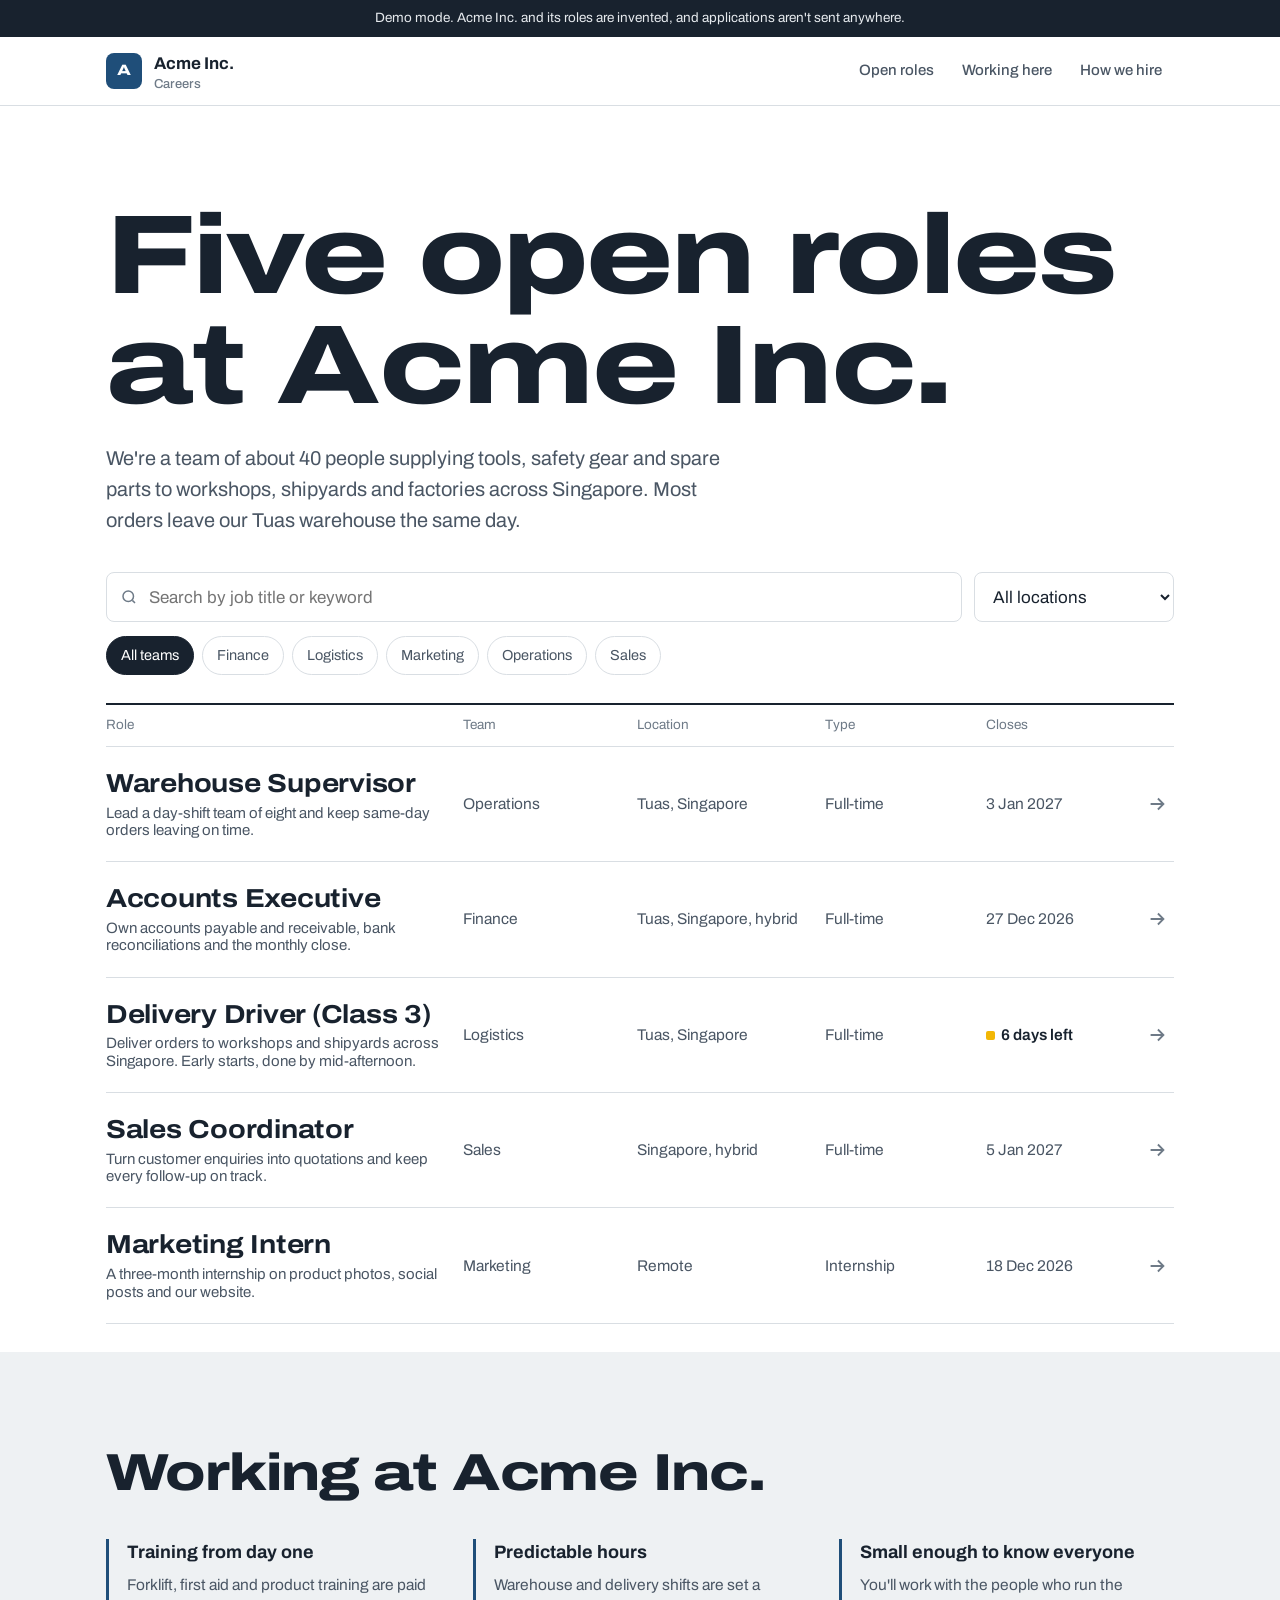
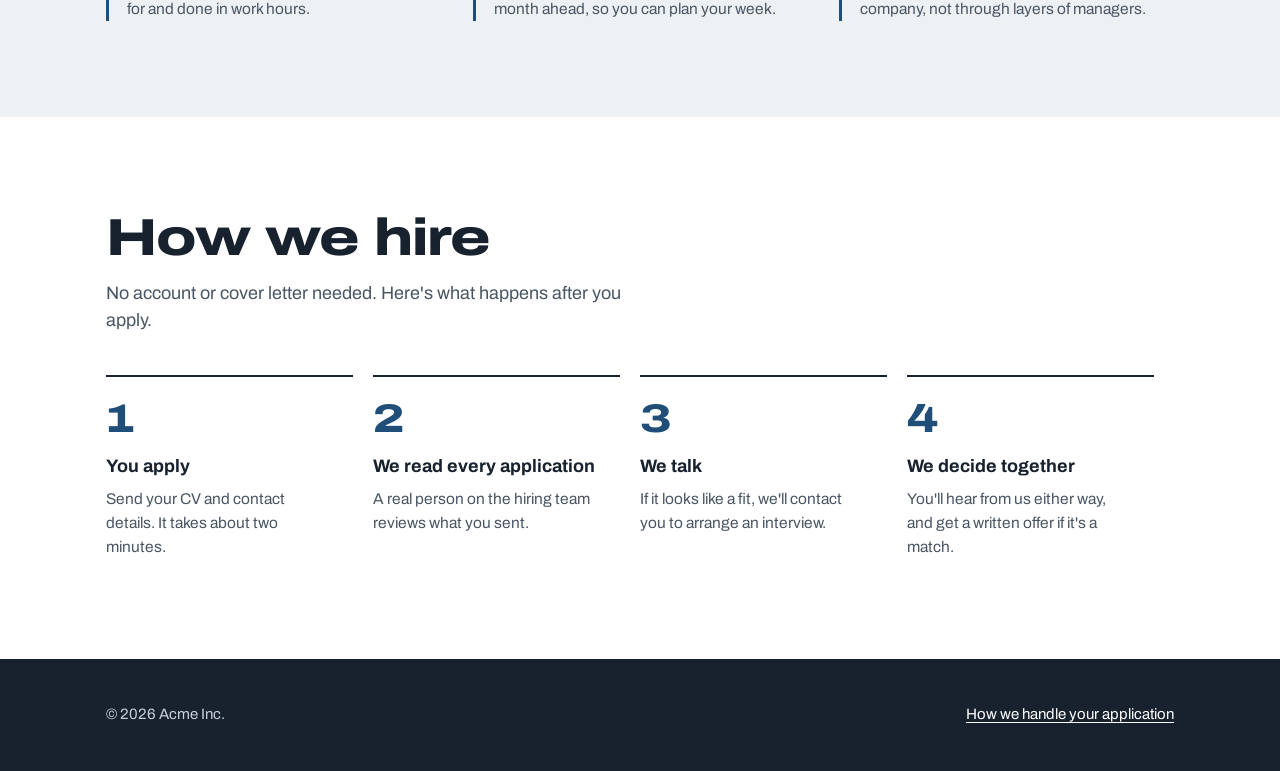
==== skills/careers-portal/portal/index.html @ 2c061f62 "Add finished reference portal to careers-portal skill A production-ready careers site (demo mode wit" ====
<!DOCTYPE html>
<html lang="en">
<head>
  <meta charset="utf-8">
  <meta name="viewport" content="width=device-width, initial-scale=1">
  <title>Careers at Acme Inc.</title>
  <meta name="description" content="Open roles and how to apply.">
  <link rel="preconnect" href="https://fonts.googleapis.com">
  <link rel="preconnect" href="https://fonts.gstatic.com" crossorigin>
  <link href="https://fonts.googleapis.com/css2?family=Archivo:wdth,wght@62..125,400..800&display=swap" rel="stylesheet">
  <link rel="stylesheet" href="styles.css">
</head>
<body>
  <a class="skip" href="#main">Skip to content</a>
  <div class="demo-strip" id="demoStrip" hidden>Demo mode. Acme Inc. and its roles are invented, and applications aren't sent anywhere.</div>

  <header class="site-header">
    <div class="wrap">
      <a class="brand" href="#" id="brandLink" aria-label="Careers home">
        <span class="brand-mark" id="brandMark" aria-hidden="true"></span>
        <span><span id="brandName"></span><small>Careers</small></span>
      </a>
      <nav class="nav" aria-label="Main">
        <a href="#roles" class="nav-primary">Open roles</a>
        <a href="#working-here">Working here</a>
        <a href="#how-we-hire">How we hire</a>
      </nav>
    </div>
  </header>

  <main id="main" tabindex="-1">
    <div class="wrap loading">Loading open roles…</div>
  </main>

  <footer class="site-footer">
    <div class="wrap">
      <p id="footerName"></p>
      <p><a href="#privacy">How we handle your application</a></p>
    </div>
  </footer>

  <div aria-live="polite" class="sr-only" id="announce"></div>

  <script src="config.js"></script>
  <script src="demo-data.js"></script>
  <script src="app.js"></script>
</body>
</html>
---- skills/careers-portal/portal/styles.css ----
/* Careers portal. Brand colours are set from settings in app.js. */
:root {
  --brand: #1F4E79;
  --brand-ink: #ffffff;          /* text on brand, computed for contrast */
  --brand-deep: color-mix(in srgb, var(--brand) 78%, #000);
  --brand-tint: color-mix(in srgb, var(--brand) 9%, #fff);
  --ink: #18222E;
  --ink-2: #4A5664;
  --ink-3: #6E7A87;
  --paper: #FFFFFF;
  --surface: #EEF1F3;
  --line: #D9DEE3;
  --signal: #F2B705;
  --danger: #B3261E;
  --ok: #1D7A46;

  --wide: "Archivo", system-ui, sans-serif;
  --body: "Archivo", system-ui, sans-serif;
  --measure: 68ch;
  --gutter: clamp(20px, 5vw, 56px);
  --max: 1180px;
}

* { box-sizing: border-box; }
html { -webkit-text-size-adjust: 100%; }
body {
  margin: 0;
  min-height: 100vh; display: flex; flex-direction: column;
  font-family: var(--body);
  font-size: 17px;
  line-height: 1.55;
  color: var(--ink);
  background: var(--paper);
  font-variation-settings: "wdth" 100;
}
img, svg { display: block; max-width: 100%; }
a { color: var(--brand); text-underline-offset: 3px; }
a:hover { color: var(--brand-deep); }
button, input, select, textarea { font: inherit; color: inherit; }
:focus-visible { outline: 3px solid var(--brand); outline-offset: 2px; border-radius: 4px; }
.sr-only { position: absolute; width: 1px; height: 1px; overflow: hidden; clip: rect(0 0 0 0); white-space: nowrap; }
.skip { position: absolute; left: 12px; top: -60px; background: var(--ink); color: #fff; padding: 10px 14px; border-radius: 6px; z-index: 50; }
.skip:focus { top: 12px; }

main { flex: 1; }
main:focus, [tabindex="-1"]:focus { outline: none; }
.wrap { max-width: var(--max); margin: 0 auto; padding: 0 var(--gutter); }

/* Wide display type */
.display {
  font-family: var(--wide);
  font-variation-settings: "wdth" 125;
  font-weight: 800;
  letter-spacing: -0.02em;
  line-height: 0.98;
  margin: 0;
}

/* Demo strip */
.demo-strip {
  background: var(--ink);
  color: #E6EAEE;
  font-size: 13.5px;
  padding: 8px var(--gutter);
  text-align: center;
}
.demo-strip a { color: #fff; }

/* Header */
.site-header { border-bottom: 1px solid var(--line); background: var(--paper); position: sticky; top: 0; z-index: 20; }
.site-header .wrap { display: flex; align-items: center; justify-content: space-between; gap: 16px; min-height: 68px; }
.brand { display: flex; align-items: center; gap: 12px; text-decoration: none; color: var(--ink); font-weight: 700; }
.brand-mark { width: 36px; height: 36px; border-radius: 8px; background: var(--brand); color: var(--brand-ink); display: grid; place-items: center; font-family: var(--wide); font-variation-settings: "wdth" 125; font-weight: 800; font-size: 15px; overflow: hidden; }
.brand-mark img { width: 100%; height: 100%; object-fit: contain; background: #fff; }
.brand small { display: block; font-weight: 500; color: var(--ink-3); font-size: 13px; line-height: 1.1; }
.nav { display: flex; gap: 4px; }
.nav a { text-decoration: none; color: var(--ink-2); padding: 8px 12px; border-radius: 6px; font-size: 15px; font-weight: 500; }
.nav a:hover { background: var(--surface); color: var(--ink); }
@media (max-width: 720px) { .nav a:not(.nav-primary) { display: none; } }

/* Buttons */
.btn {
  display: inline-flex; align-items: center; justify-content: center; gap: 8px;
  border: 0; border-radius: 8px; cursor: pointer;
  padding: 13px 20px; font-weight: 650; font-size: 16px; text-decoration: none;
  background: var(--brand); color: var(--brand-ink);
}
.btn:hover { background: var(--brand-deep); color: var(--brand-ink); }
.btn[disabled] { opacity: .55; cursor: progress; }
.btn-quiet { background: transparent; color: var(--ink); border: 1px solid var(--line); }
.btn-quiet:hover { background: var(--surface); color: var(--ink); }
.btn-block { width: 100%; }

/* Hero: the open roles are the hero */
.hero { padding: clamp(44px, 8vw, 96px) 0 28px; }
.hero h1 { font-size: clamp(44px, 9vw, 112px); max-width: 14ch; }
.hero p.about { max-width: 56ch; color: var(--ink-2); font-size: clamp(17px, 1.6vw, 20px); margin: 22px 0 0; }

/* Search and filters */
.finder { display: grid; grid-template-columns: 1fr auto; gap: 12px; margin-top: 36px; }
.search { position: relative; }
.search svg { position: absolute; left: 14px; top: 50%; transform: translateY(-50%); color: var(--ink-3); }
.search input, .finder select {
  width: 100%; height: 50px; border: 1px solid var(--line); border-radius: 8px; background: #fff; padding: 0 14px;
}
.search input { padding-left: 42px; }
.finder select { min-width: 200px; }
@media (max-width: 640px) { .finder { grid-template-columns: 1fr; } .finder select { min-width: 0; } }
.chips { display: flex; flex-wrap: wrap; gap: 8px; margin-top: 14px; }
.chip {
  border: 1px solid var(--line); background: #fff; border-radius: 999px; padding: 7px 14px; font-size: 14.5px; cursor: pointer; color: var(--ink-2);
}
.chip[aria-pressed="true"] { background: var(--ink); border-color: var(--ink); color: #fff; }

/* Roles list */
#roles { margin-top: 28px; }
.roles { margin: 0; padding: 0; list-style: none; border-top: 2px solid var(--ink); }
.roles-head, .role a {
  display: grid; grid-template-columns: minmax(0, 2.4fr) 1.1fr 1.2fr 1fr 1fr 28px; gap: 20px; align-items: center;
}
@media (min-width: 861px) { .roles { border-top: 0; } .roles-head { border-top: 2px solid var(--ink); } }
.roles-head { font-size: 13.5px; color: var(--ink-3); padding: 10px 0; border-bottom: 1px solid var(--line); }
.role { border-bottom: 1px solid var(--line); }
.role a { padding: 22px 0; text-decoration: none; color: var(--ink); }
.role a:hover .role-title { color: var(--brand); }
.role a:hover .role-go { transform: translateX(4px); color: var(--brand); }
.role-title { font-family: var(--wide); font-variation-settings: "wdth" 112; font-weight: 700; font-size: clamp(20px, 2.2vw, 26px); line-height: 1.15; letter-spacing: -0.01em; }
.role-summary { display: block; font-family: var(--body); font-variation-settings: "wdth" 100; font-weight: 400; font-size: 15px; color: var(--ink-2); margin-top: 6px; letter-spacing: 0; }
.role-cell { font-size: 15.5px; color: var(--ink-2); }
.role-cell .lbl { display: none; }
.role-go { color: var(--ink-3); transition: transform .15s ease; }
.closing-soon { display: inline-flex; align-items: center; gap: 6px; font-weight: 600; color: var(--ink); }
.closing-soon::before { content: ""; width: 9px; height: 9px; border-radius: 2px; background: var(--signal); }
@media (max-width: 860px) {
  .roles-head { display: none; }
  .role a { grid-template-columns: 1fr 24px; gap: 6px 12px; }
  .role-title { grid-column: 1; }
  .role-go { grid-column: 2; grid-row: 1; }
  .role-cell { grid-column: 1; display: flex; gap: 6px; font-size: 15px; }
  .role-cell .lbl { display: inline; color: var(--ink-3); min-width: 88px; }
}
.empty { padding: 48px 0; border-bottom: 1px solid var(--line); }
.empty h2 { font-size: 22px; margin: 0 0 6px; }
.empty p { margin: 0; color: var(--ink-2); }

/* Sections */
.section { padding: clamp(56px, 8vw, 96px) 0; }
.section-alt { background: var(--surface); }
.section h2.display { font-size: clamp(30px, 4.4vw, 52px); max-width: 18ch; }
.section .intro { color: var(--ink-2); max-width: 56ch; margin: 16px 0 0; font-size: 18px; }

.steps { list-style: none; padding: 0; margin: 40px 0 0; display: grid; grid-template-columns: repeat(4, 1fr); gap: 0; counter-reset: step; }
.steps li { counter-increment: step; padding: 22px 24px 4px 0; border-top: 2px solid var(--ink); margin-right: 20px; }
.steps li::before { content: counter(step); font-family: var(--wide); font-variation-settings: "wdth" 125; font-weight: 800; font-size: 40px; line-height: 1; display: block; color: var(--brand); margin-bottom: 14px; }
.steps h3 { margin: 0 0 6px; font-size: 18px; }
.steps p { margin: 0; color: var(--ink-2); font-size: 15.5px; }
@media (max-width: 860px) { .steps { grid-template-columns: 1fr 1fr; row-gap: 28px; } }
@media (max-width: 520px) { .steps { grid-template-columns: 1fr; } }

.facts { display: grid; grid-template-columns: repeat(3, 1fr); gap: 32px; margin-top: 40px; }
.facts div { border-left: 3px solid var(--brand); padding-left: 18px; }
.facts h3 { margin: 0 0 6px; font-size: 18px; }
.facts p { margin: 0; color: var(--ink-2); font-size: 15.5px; }
@media (max-width: 860px) { .facts { grid-template-columns: 1fr; gap: 22px; } }

/* Footer */
.site-footer { background: var(--ink); color: #C9D1D9; padding: 44px 0; font-size: 15px; }
.site-footer .wrap { display: flex; flex-wrap: wrap; justify-content: space-between; gap: 18px; }
.site-footer a { color: #fff; }
.site-footer p { margin: 0; }

/* Job page */
.crumb { padding: 26px 0 0; font-size: 15px; }
.crumb a { text-decoration: none; display: inline-flex; gap: 6px; align-items: center; }
.job { display: grid; grid-template-columns: minmax(0, 1fr) 360px; gap: clamp(32px, 5vw, 72px); padding: 22px 0 88px; align-items: start; }
.job-head h1 { font-size: clamp(36px, 6vw, 72px); }
.job-dept { color: var(--ink-3); font-weight: 600; margin: 0 0 14px; font-size: 16px; }
.job-summary { font-size: clamp(18px, 1.8vw, 21px); color: var(--ink-2); max-width: 52ch; margin: 22px 0 0; }
.prose { max-width: var(--measure); margin-top: 40px; }
.prose h2 { font-size: 21px; margin: 34px 0 10px; font-weight: 700; }
.prose p { margin: 0 0 14px; }
.prose ul { margin: 0 0 14px; padding-left: 22px; }
.prose li { margin: 6px 0; }
.panel { position: sticky; top: 92px; border: 1px solid var(--line); border-radius: 12px; padding: 24px; background: #fff; }
.panel dl { margin: 0 0 22px; display: grid; grid-template-columns: auto 1fr; gap: 10px 16px; font-size: 15.5px; }
.panel dt { color: var(--ink-3); }
.panel dd { margin: 0; font-weight: 600; }
.panel .small { font-size: 14px; color: var(--ink-3); margin: 14px 0 0; }
.share { margin-top: 12px; }
@media (max-width: 920px) {
  .job { grid-template-columns: 1fr; }
  .panel { position: static; }
  .mobile-apply { position: sticky; bottom: 0; background: #fff; border-top: 1px solid var(--line); padding: 12px var(--gutter); z-index: 15; }
}
@media (min-width: 921px) { .mobile-apply { display: none; } }

/* Apply */
.apply { max-width: 720px; padding: 22px 0 96px; }
.apply h1 { font-size: clamp(32px, 5vw, 56px); }
.apply .for { color: var(--ink-2); margin: 14px 0 0; font-size: 18px; }
.form { margin-top: 36px; display: grid; gap: 20px; }
.row { display: grid; grid-template-columns: 1fr 1fr; gap: 20px; }
@media (max-width: 600px) { .row { grid-template-columns: 1fr; } }
.field label { display: block; font-weight: 600; font-size: 15.5px; margin-bottom: 6px; }
.field .hint { font-weight: 400; color: var(--ink-3); }
.field input, .field textarea {
  width: 100%; border: 1px solid #C3CAD2; border-radius: 8px; padding: 12px 14px; background: #fff;
}
.field textarea { min-height: 120px; resize: vertical; }
.field input:focus, .field textarea:focus { border-color: var(--brand); outline: 3px solid var(--brand-tint); outline-offset: 0; }
.field [aria-invalid="true"] { border-color: var(--danger); }
.err { color: var(--danger); font-size: 14.5px; margin-top: 6px; }
.err:empty { display: none; }
.form input, .form textarea, .form .drop { scroll-margin-top: 120px; }
.drop {
  border: 2px dashed #B8C1CA; border-radius: 12px; padding: 26px; text-align: center; background: var(--surface); cursor: pointer;
}
.drop.over { border-color: var(--brand); background: var(--brand-tint); }
.drop strong { display: block; font-size: 17px; }
.drop span { color: var(--ink-3); font-size: 14.5px; }
.drop input { position: absolute; opacity: 0; pointer-events: none; width: 1px; height: 1px; }
.file-chosen { display: flex; align-items: center; justify-content: space-between; gap: 12px; border: 1px solid var(--line); border-radius: 10px; padding: 14px 16px; background: #fff; }
.file-chosen .name { font-weight: 600; word-break: break-all; }
.file-chosen .size { color: var(--ink-3); font-size: 14px; }
.consent { display: grid; grid-template-columns: 22px 1fr; gap: 12px; align-items: start; font-size: 15.5px; color: var(--ink-2); }
.consent input { width: 20px; height: 20px; margin-top: 2px; accent-color: var(--brand); }
.hp { position: absolute; left: -10000px; }
.form-error { background: #FCEDEC; color: #7A1B15; border-radius: 8px; padding: 12px 14px; font-size: 15px; }

/* Done */
.done { max-width: 640px; padding: 64px 0 110px; }
.done .tick { width: 64px; height: 64px; border-radius: 50%; background: var(--ok); display: grid; place-items: center; color: #fff; margin-bottom: 26px; }
.done h1 { font-size: clamp(34px, 5vw, 60px); }
.done p { color: var(--ink-2); font-size: 18px; }
.done ol { padding-left: 22px; color: var(--ink-2); }
.done li { margin: 8px 0; }
@media (prefers-reduced-motion: no-preference) {
  .done .tick { animation: pop .45s cubic-bezier(.2, 1.4, .4, 1) both; }
  @keyframes pop { from { transform: scale(.4); opacity: 0; } to { transform: scale(1); opacity: 1; } }
}

/* Privacy */
.privacy { padding: 26px 0 96px; }
.privacy h1 { font-size: clamp(34px, 5vw, 60px); margin-bottom: 26px; }

.loading { padding: 80px 0; color: var(--ink-3); }
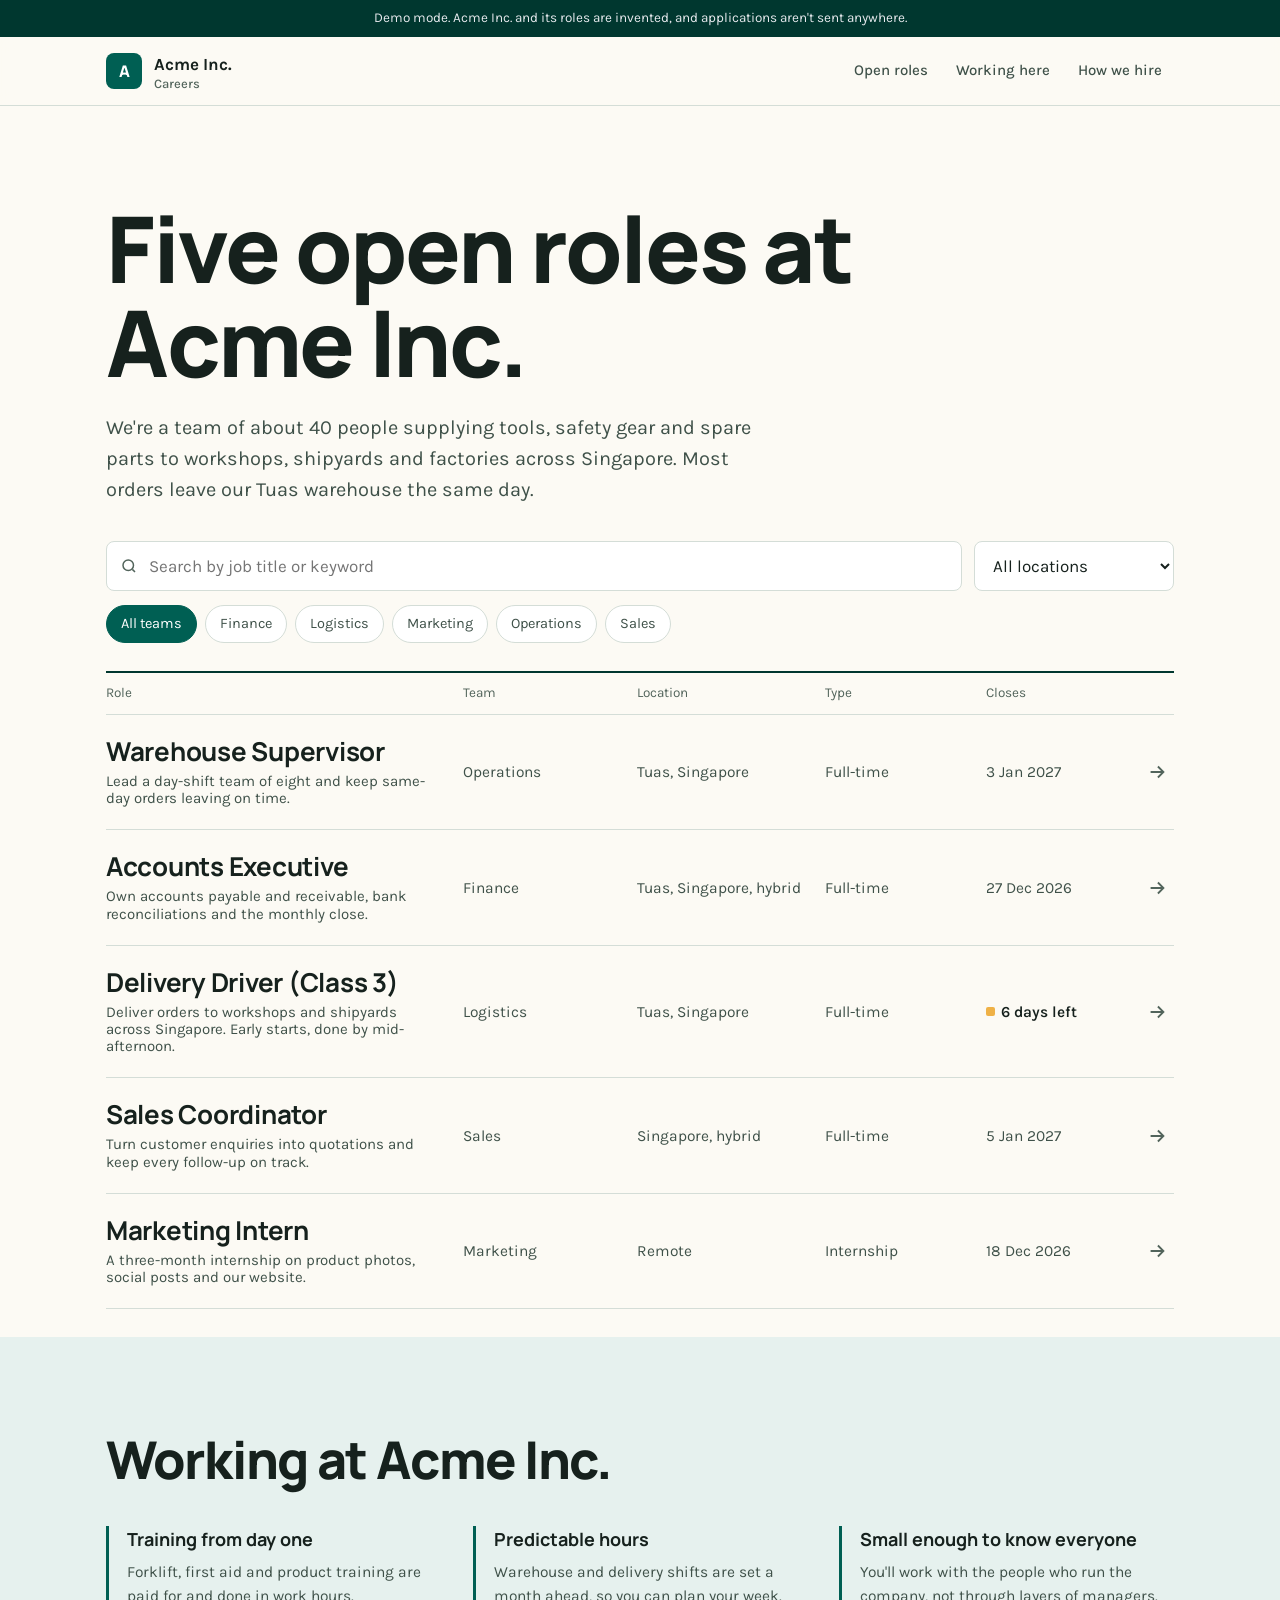
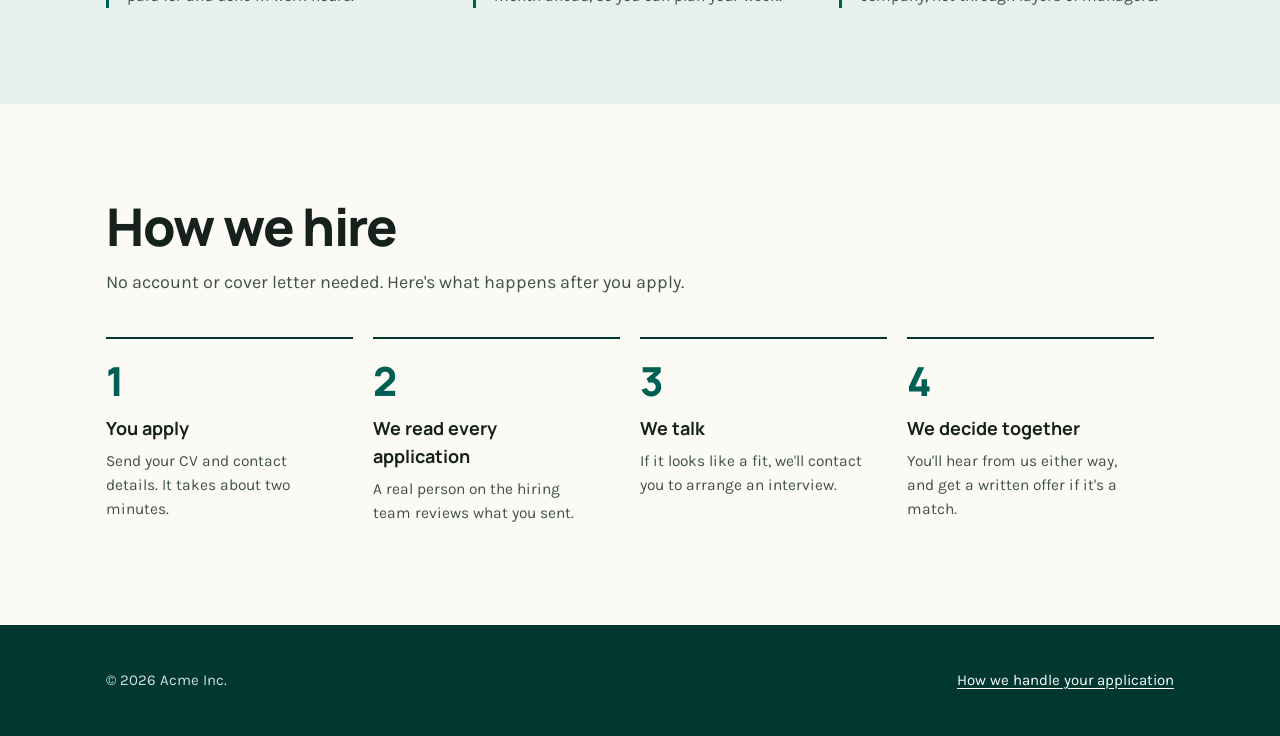
==== commit 69a30f17: "Restyle careers portal with Manrope, Karla and the teal palette Headings in Manrope, body text in Ka" ====
--- a/skills/careers-portal/portal/index.html
+++ b/skills/careers-portal/portal/index.html
@@ -7,7 +7,7 @@
   <meta name="description" content="Open roles and how to apply.">
   <link rel="preconnect" href="https://fonts.googleapis.com">
   <link rel="preconnect" href="https://fonts.gstatic.com" crossorigin>
-  <link href="https://fonts.googleapis.com/css2?family=Archivo:wdth,wght@62..125,400..800&display=swap" rel="stylesheet">
+  <link href="https://fonts.googleapis.com/css2?family=Karla:ital,wght@0,400..700;1,400&family=Manrope:wght@500..800&display=swap" rel="stylesheet">
   <link rel="stylesheet" href="styles.css">
 </head>
 <body>
--- a/skills/careers-portal/portal/styles.css
+++ b/skills/careers-portal/portal/styles.css
@@ -1,21 +1,23 @@
 /* Careers portal. Brand colours are set from settings in app.js. */
 :root {
-  --brand: #1F4E79;
+  --brand: #005F53;
   --brand-ink: #ffffff;          /* text on brand, computed for contrast */
-  --brand-deep: color-mix(in srgb, var(--brand) 78%, #000);
+  --brand-deep: color-mix(in srgb, var(--brand) 78%, #000);   /* #004A41 for the default teal */
   --brand-tint: color-mix(in srgb, var(--brand) 9%, #fff);
-  --ink: #18222E;
-  --ink-2: #4A5664;
-  --ink-3: #6E7A87;
-  --paper: #FFFFFF;
-  --surface: #EEF1F3;
-  --line: #D9DEE3;
-  --signal: #F2B705;
-  --danger: #B3261E;
+  --ink: #16211D;
+  --ink-2: #3F5149;
+  --ink-3: #52645B;
+  --paper: #FCFAF4;
+  --surface: #E6F1EE;   /* mint */
+  --sand: #F5EDDC;
+  --deep: #00372F;     /* deep green */
+  --line: #D4DDD7;
+  --signal: #EFB146;   /* amber accent */
+  --danger: #B42322;
   --ok: #1D7A46;
 
-  --wide: "Archivo", system-ui, sans-serif;
-  --body: "Archivo", system-ui, sans-serif;
+  --display: "Manrope", ui-sans-serif, system-ui, sans-serif;
+  --body: "Karla", ui-sans-serif, system-ui, sans-serif;
   --measure: 68ch;
   --gutter: clamp(20px, 5vw, 56px);
   --max: 1180px;
@@ -31,9 +33,9 @@
   line-height: 1.55;
   color: var(--ink);
   background: var(--paper);
-  font-variation-settings: "wdth" 100;
 }
 img, svg { display: block; max-width: 100%; }
+h1, h2, h3 { font-family: var(--display); }
 a { color: var(--brand); text-underline-offset: 3px; }
 a:hover { color: var(--brand-deep); }
 button, input, select, textarea { font: inherit; color: inherit; }
@@ -46,19 +48,18 @@
 main:focus, [tabindex="-1"]:focus { outline: none; }
 .wrap { max-width: var(--max); margin: 0 auto; padding: 0 var(--gutter); }
 
-/* Wide display type */
+/* Display type (Manrope) */
 .display {
-  font-family: var(--wide);
-  font-variation-settings: "wdth" 125;
+  font-family: var(--display);
   font-weight: 800;
-  letter-spacing: -0.02em;
-  line-height: 0.98;
+  letter-spacing: -0.025em;
+  line-height: 1.02;
   margin: 0;
 }
 
 /* Demo strip */
 .demo-strip {
-  background: var(--ink);
+  background: var(--deep);
   color: #E6EAEE;
   font-size: 13.5px;
   padding: 8px var(--gutter);
@@ -67,10 +68,10 @@
 .demo-strip a { color: #fff; }
 
 /* Header */
-.site-header { border-bottom: 1px solid var(--line); background: var(--paper); position: sticky; top: 0; z-index: 20; }
+.site-header { border-bottom: 1px solid var(--line); background: color-mix(in srgb, var(--paper) 92%, transparent); backdrop-filter: blur(8px); position: sticky; top: 0; z-index: 20; }
 .site-header .wrap { display: flex; align-items: center; justify-content: space-between; gap: 16px; min-height: 68px; }
 .brand { display: flex; align-items: center; gap: 12px; text-decoration: none; color: var(--ink); font-weight: 700; }
-.brand-mark { width: 36px; height: 36px; border-radius: 8px; background: var(--brand); color: var(--brand-ink); display: grid; place-items: center; font-family: var(--wide); font-variation-settings: "wdth" 125; font-weight: 800; font-size: 15px; overflow: hidden; }
+.brand-mark { width: 36px; height: 36px; border-radius: 8px; background: var(--brand); color: var(--brand-ink); display: grid; place-items: center; font-family: var(--display); font-weight: 800; font-size: 16px; overflow: hidden; }
 .brand-mark img { width: 100%; height: 100%; object-fit: contain; background: #fff; }
 .brand small { display: block; font-weight: 500; color: var(--ink-3); font-size: 13px; line-height: 1.1; }
 .nav { display: flex; gap: 4px; }
@@ -93,7 +94,7 @@
 
 /* Hero: the open roles are the hero */
 .hero { padding: clamp(44px, 8vw, 96px) 0 28px; }
-.hero h1 { font-size: clamp(44px, 9vw, 112px); max-width: 14ch; }
+.hero h1 { font-size: clamp(40px, 7.4vw, 92px); max-width: 15ch; }
 .hero p.about { max-width: 56ch; color: var(--ink-2); font-size: clamp(17px, 1.6vw, 20px); margin: 22px 0 0; }
 
 /* Search and filters */
@@ -110,22 +111,22 @@
 .chip {
   border: 1px solid var(--line); background: #fff; border-radius: 999px; padding: 7px 14px; font-size: 14.5px; cursor: pointer; color: var(--ink-2);
 }
-.chip[aria-pressed="true"] { background: var(--ink); border-color: var(--ink); color: #fff; }
+.chip[aria-pressed="true"] { background: var(--brand); border-color: var(--brand); color: var(--brand-ink); }
 
 /* Roles list */
 #roles { margin-top: 28px; }
-.roles { margin: 0; padding: 0; list-style: none; border-top: 2px solid var(--ink); }
+.roles { margin: 0; padding: 0; list-style: none; border-top: 2px solid var(--deep); }
 .roles-head, .role a {
   display: grid; grid-template-columns: minmax(0, 2.4fr) 1.1fr 1.2fr 1fr 1fr 28px; gap: 20px; align-items: center;
 }
-@media (min-width: 861px) { .roles { border-top: 0; } .roles-head { border-top: 2px solid var(--ink); } }
+@media (min-width: 861px) { .roles { border-top: 0; } .roles-head { border-top: 2px solid var(--deep); } }
 .roles-head { font-size: 13.5px; color: var(--ink-3); padding: 10px 0; border-bottom: 1px solid var(--line); }
 .role { border-bottom: 1px solid var(--line); }
 .role a { padding: 22px 0; text-decoration: none; color: var(--ink); }
 .role a:hover .role-title { color: var(--brand); }
 .role a:hover .role-go { transform: translateX(4px); color: var(--brand); }
-.role-title { font-family: var(--wide); font-variation-settings: "wdth" 112; font-weight: 700; font-size: clamp(20px, 2.2vw, 26px); line-height: 1.15; letter-spacing: -0.01em; }
-.role-summary { display: block; font-family: var(--body); font-variation-settings: "wdth" 100; font-weight: 400; font-size: 15px; color: var(--ink-2); margin-top: 6px; letter-spacing: 0; }
+.role-title { font-family: var(--display); font-weight: 700; font-size: clamp(20px, 2.2vw, 26px); line-height: 1.15; letter-spacing: -0.01em; }
+.role-summary { display: block; font-family: var(--body); font-weight: 400; font-size: 15px; color: var(--ink-2); margin-top: 6px; letter-spacing: 0; }
 .role-cell { font-size: 15.5px; color: var(--ink-2); }
 .role-cell .lbl { display: none; }
 .role-go { color: var(--ink-3); transition: transform .15s ease; }
@@ -150,8 +151,8 @@
 .section .intro { color: var(--ink-2); max-width: 56ch; margin: 16px 0 0; font-size: 18px; }
 
 .steps { list-style: none; padding: 0; margin: 40px 0 0; display: grid; grid-template-columns: repeat(4, 1fr); gap: 0; counter-reset: step; }
-.steps li { counter-increment: step; padding: 22px 24px 4px 0; border-top: 2px solid var(--ink); margin-right: 20px; }
-.steps li::before { content: counter(step); font-family: var(--wide); font-variation-settings: "wdth" 125; font-weight: 800; font-size: 40px; line-height: 1; display: block; color: var(--brand); margin-bottom: 14px; }
+.steps li { counter-increment: step; padding: 22px 24px 4px 0; border-top: 2px solid var(--deep); margin-right: 20px; }
+.steps li::before { content: counter(step); font-family: var(--display); font-weight: 800; font-size: 40px; line-height: 1; display: block; color: var(--brand); margin-bottom: 14px; }
 .steps h3 { margin: 0 0 6px; font-size: 18px; }
 .steps p { margin: 0; color: var(--ink-2); font-size: 15.5px; }
 @media (max-width: 860px) { .steps { grid-template-columns: 1fr 1fr; row-gap: 28px; } }
@@ -164,7 +165,7 @@
 @media (max-width: 860px) { .facts { grid-template-columns: 1fr; gap: 22px; } }
 
 /* Footer */
-.site-footer { background: var(--ink); color: #C9D1D9; padding: 44px 0; font-size: 15px; }
+.site-footer { background: var(--deep); color: #CFE3DD; padding: 44px 0; font-size: 15px; }
 .site-footer .wrap { display: flex; flex-wrap: wrap; justify-content: space-between; gap: 18px; }
 .site-footer a { color: #fff; }
 .site-footer p { margin: 0; }
@@ -173,7 +174,7 @@
 .crumb { padding: 26px 0 0; font-size: 15px; }
 .crumb a { text-decoration: none; display: inline-flex; gap: 6px; align-items: center; }
 .job { display: grid; grid-template-columns: minmax(0, 1fr) 360px; gap: clamp(32px, 5vw, 72px); padding: 22px 0 88px; align-items: start; }
-.job-head h1 { font-size: clamp(36px, 6vw, 72px); }
+.job-head h1 { font-size: clamp(34px, 5.2vw, 64px); }
 .job-dept { color: var(--ink-3); font-weight: 600; margin: 0 0 14px; font-size: 16px; }
 .job-summary { font-size: clamp(18px, 1.8vw, 21px); color: var(--ink-2); max-width: 52ch; margin: 22px 0 0; }
 .prose { max-width: var(--measure); margin-top: 40px; }
@@ -182,6 +183,7 @@
 .prose ul { margin: 0 0 14px; padding-left: 22px; }
 .prose li { margin: 6px 0; }
 .panel { position: sticky; top: 92px; border: 1px solid var(--line); border-radius: 12px; padding: 24px; background: #fff; }
+.section-sand { background: var(--sand); }
 .panel dl { margin: 0 0 22px; display: grid; grid-template-columns: auto 1fr; gap: 10px 16px; font-size: 15.5px; }
 .panel dt { color: var(--ink-3); }
 .panel dd { margin: 0; font-weight: 600; }
@@ -204,7 +206,7 @@
 .field label { display: block; font-weight: 600; font-size: 15.5px; margin-bottom: 6px; }
 .field .hint { font-weight: 400; color: var(--ink-3); }
 .field input, .field textarea {
-  width: 100%; border: 1px solid #C3CAD2; border-radius: 8px; padding: 12px 14px; background: #fff;
+  width: 100%; border: 1px solid #7C8D83; border-radius: 8px; padding: 12px 14px; background: #fff;
 }
 .field textarea { min-height: 120px; resize: vertical; }
 .field input:focus, .field textarea:focus { border-color: var(--brand); outline: 3px solid var(--brand-tint); outline-offset: 0; }
@@ -213,7 +215,7 @@
 .err:empty { display: none; }
 .form input, .form textarea, .form .drop { scroll-margin-top: 120px; }
 .drop {
-  border: 2px dashed #B8C1CA; border-radius: 12px; padding: 26px; text-align: center; background: var(--surface); cursor: pointer;
+  border: 2px dashed #9FB0A7; border-radius: 12px; padding: 26px; text-align: center; background: var(--surface); cursor: pointer;
 }
 .drop.over { border-color: var(--brand); background: var(--brand-tint); }
 .drop strong { display: block; font-size: 17px; }
